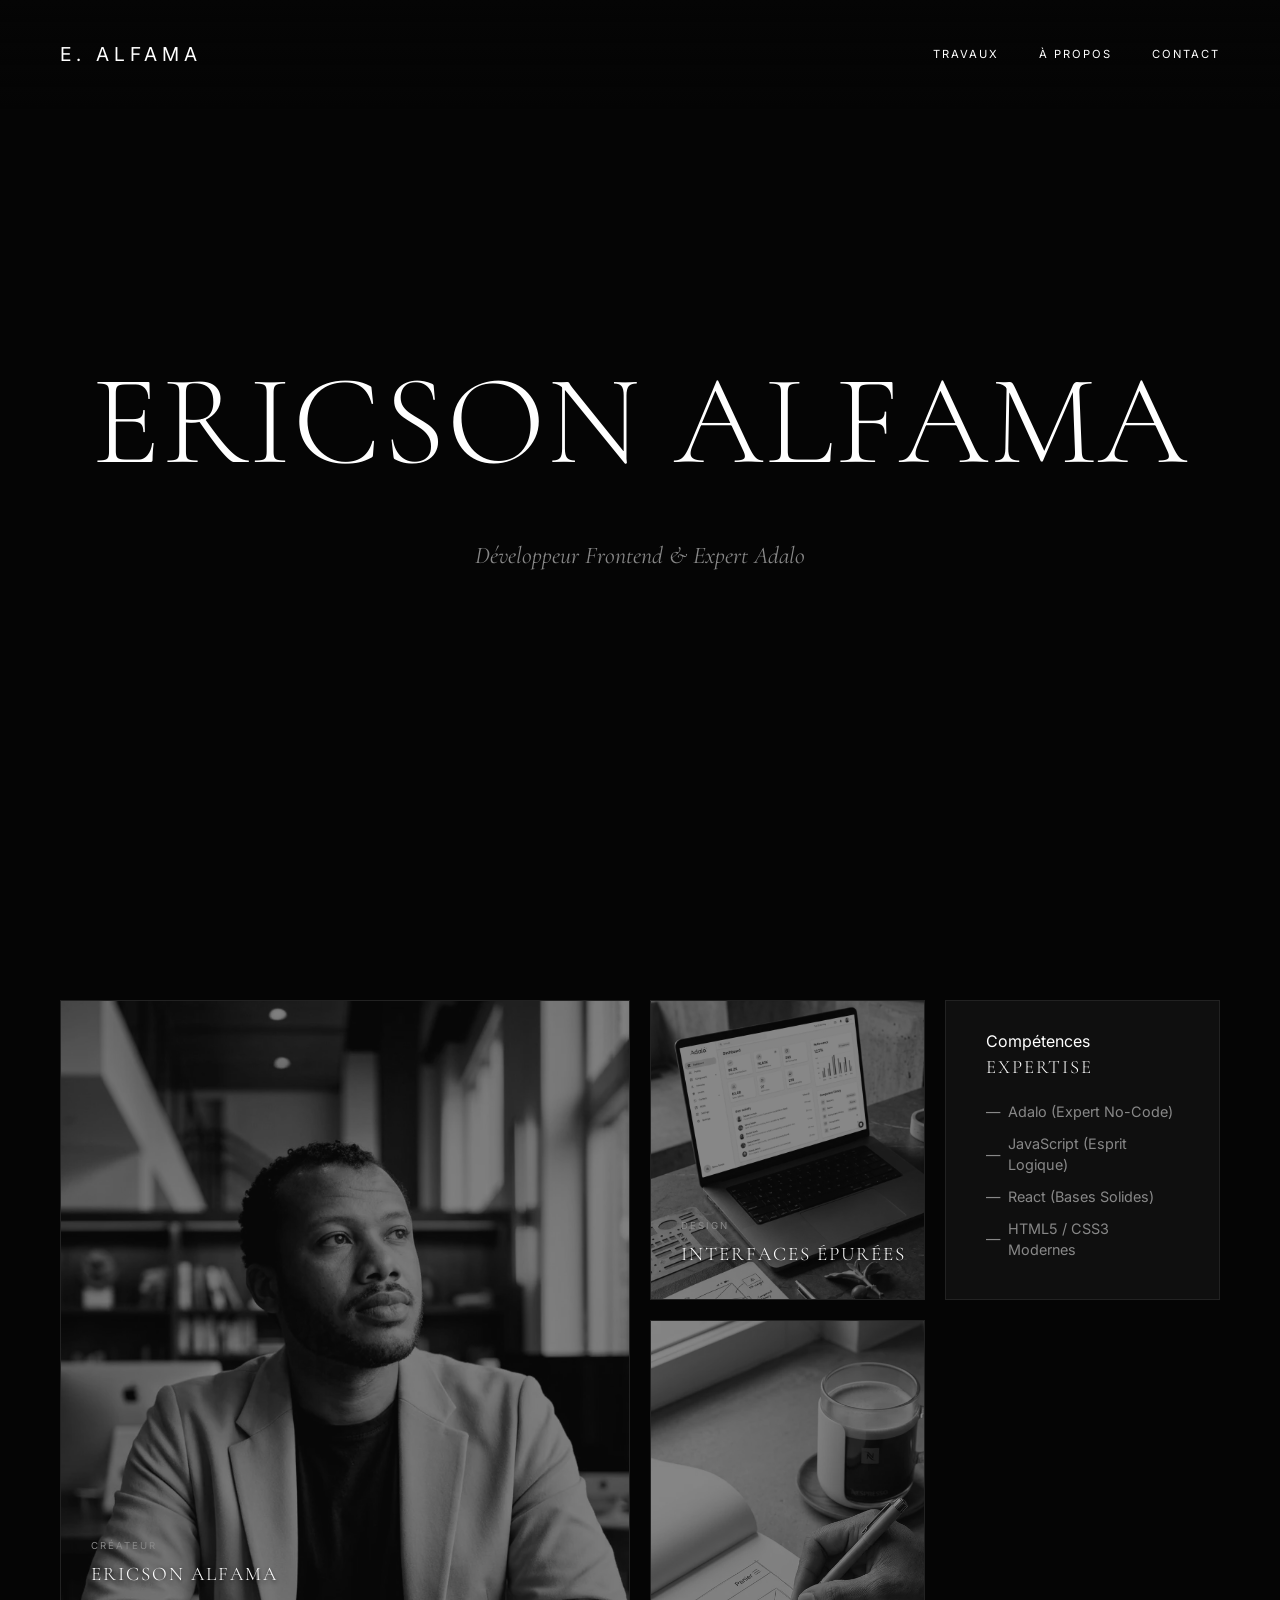
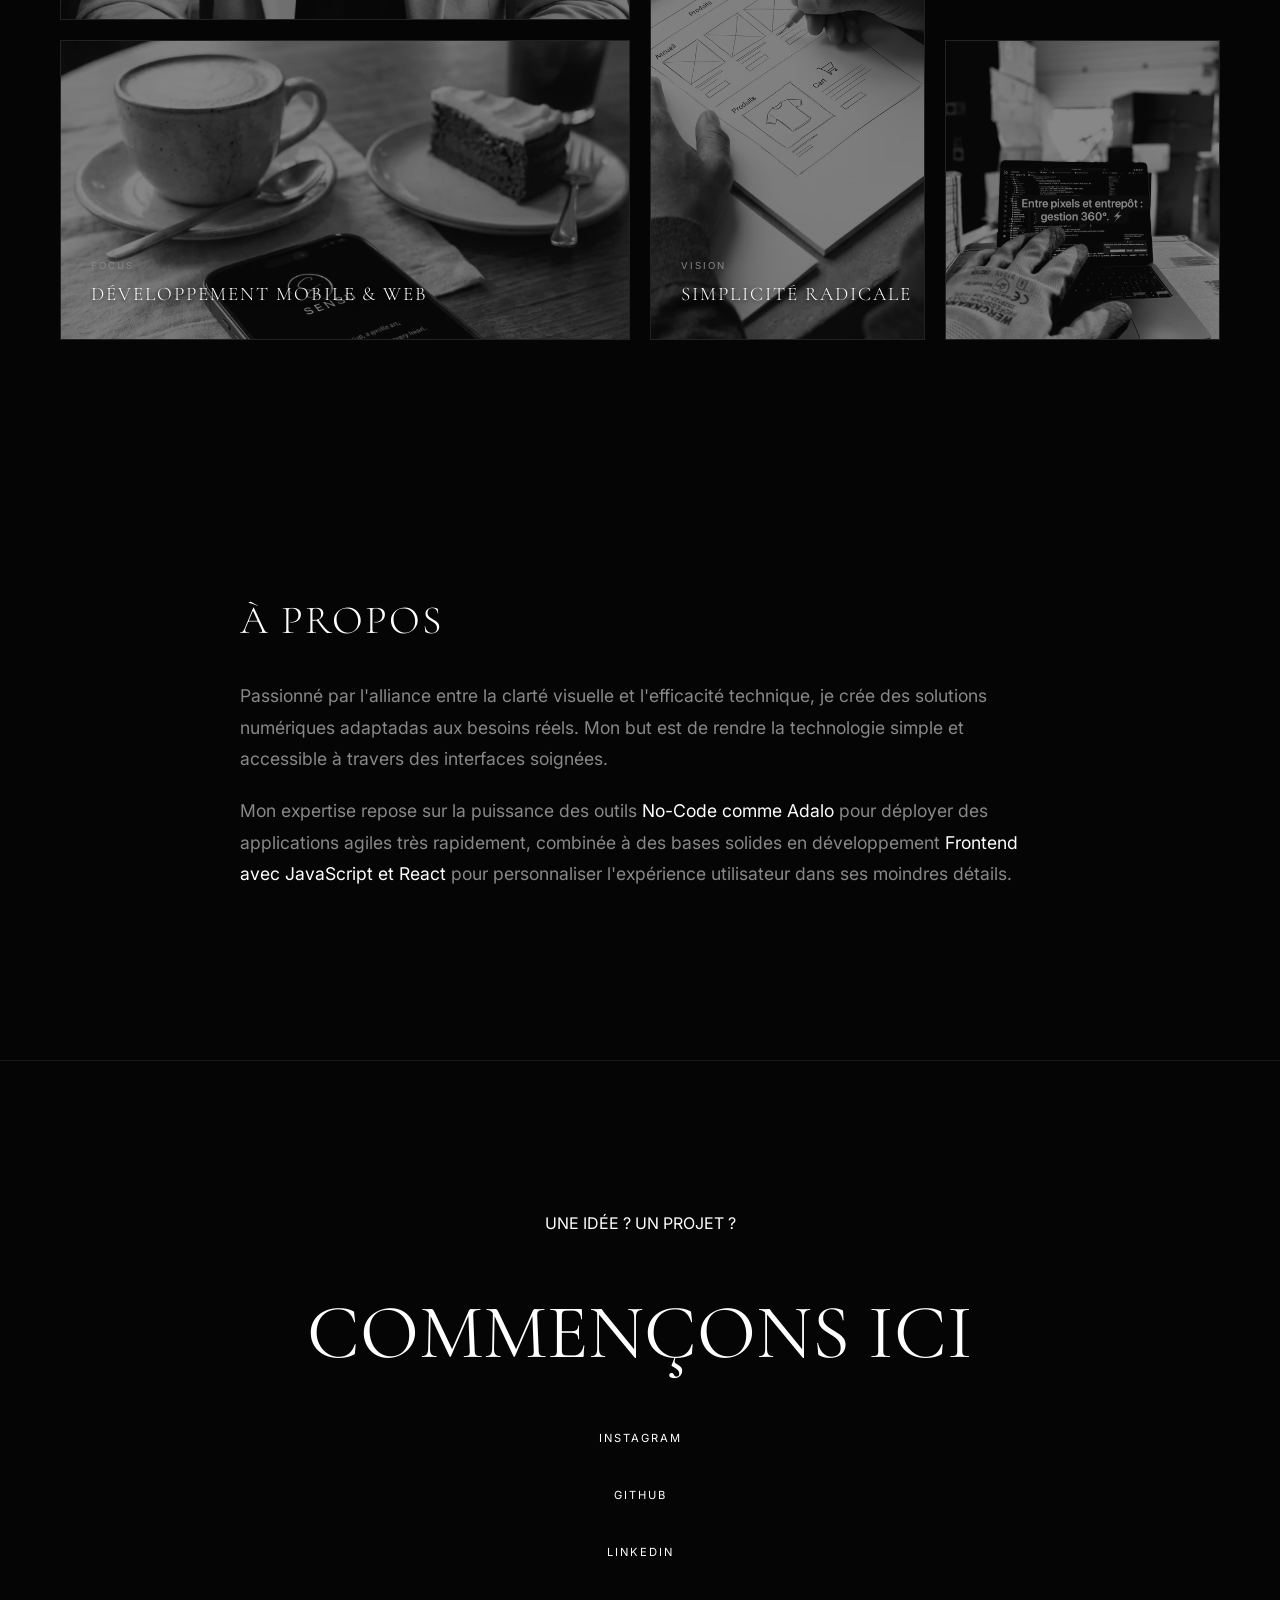
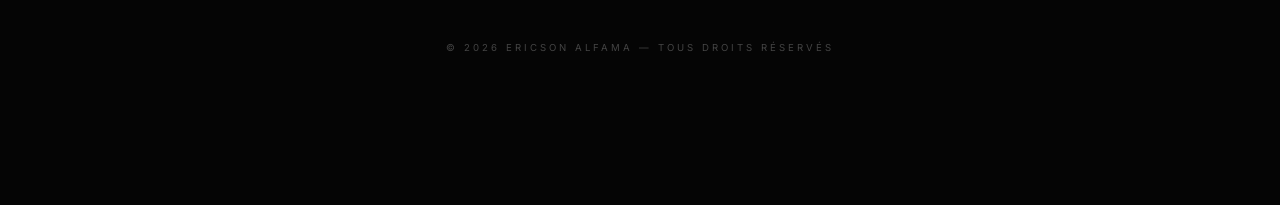
==== index.html @ ac7ed1fc "Reorganize project files by separating CSS and JavaScript into dedicated files and linking them to H" ====
<!DOCTYPE html>
<html lang="fr">
<head>
    <meta charset="UTF-8">
    <meta name="viewport" content="width=device-width, initial-scale=1.0">
    <title>Ericson Alfama | Portfolio</title>
    <link rel="stylesheet" href="css/styles.css">
</head>
<body>

    <nav>
        <div class="logo">E. ALFAMA</div>

        <button class="burger-menu" id="burgerToggle" aria-label="Menu">
            <span></span>
            <span></span>
            <span></span>
        </button>

        <div class="nav-links" id="navLinks">
            <a href="#work">Travaux</a>
            <a href="#about">À Propos</a>
            <a href="mailto:ericsonalfama@gmail.com">Contact</a>
        </div>
    </nav>

    <section class="hero">
        <h1>Ericson Alfama</h1>
        <p>Développeur Frontend & Expert Adalo</p>
    </section>

    <section class="work-section" id="work">
        <div class="bento-grid">

            <!-- Fotografia Principal (Grande Impacto) -->
            <div class="bento-item col-2 row-2 reveal">
                <img src="./assets/me_1.webp" alt="Ericson Alfama">
                <div class="bento-content">
                    <span>Créateur</span>
                    <h3>Ericson Alfama</h3>
                </div>
            </div>

            <!-- Projeto / Elemento Visual 1 -->
            <div class="bento-item reveal">
                <img src="./assets/interface_design.webp" alt="Travail en cours">
                <div class="bento-content">
                    <span>Design</span>
                    <h3>Interfaces Épurées</h3>
                </div>
            </div>

            <!-- Skills Box Atualizada (Realista) -->
            <div class="bento-item reveal">
                <div class="skills-card">
                    <span>Compétences</span>
                    <h3>Expertise</h3>
                    <ul>
                        <li>Adalo (Expert No-Code)</li>
                        <li>JavaScript (Esprit Logique)</li>
                        <li>React (Bases Solides)</li>
                        <li>HTML5 / CSS3 Modernes</li>
                    </ul>
                </div>
            </div>

            <!-- Fotografia Vertical (Estilo Insta / Pensativo) -->
            <div class="bento-item row-2 reveal">
                <img src="./assets/design_mockup.webp" alt="Perspective">
                <div class="bento-content">
                    <span>Vision</span>
                    <h3>Simplicité Radicale</h3>
                </div>
            </div>

            <!-- Elemento de Viagem / Ambiente 1 -->
            <div class="bento-item col-2 reveal">
                <img src="./assets/sensu.webp" alt="Mouvement">
                <div class="bento-content">
                    <span>Focus</span>
                    <h3>Développement Mobile & Web</h3>
                </div>
            </div>

            <!-- Elemento de Viagem / Ambiente 2 -->
            <div class="bento-item reveal">
                <img src="./assets/coding_warehouse.webp" alt="Atmosphère">
            </div>

        </div>
    </section>

    <!-- Secção À Propos -->
    <section class="about-section id-reveal" id="about">
        <h2 class="reveal">À Propos</h2>
        <div class="about-content reveal">
            <p>Passionné par l'alliance entre la clarté visuelle et l'efficacité technique, je crée des solutions numériques adaptadas aux besoins réels. Mon but est de rendre la technologie simple et accessible à travers des interfaces soignées.</p>
            <p>Mon expertise repose sur la puissance des outils <strong>No-Code comme Adalo</strong> pour déployer des applications agiles très rapidement, combinée à des bases solides en développement <strong>Frontend avec JavaScript et React</strong> pour personnaliser l'expérience utilisateur dans ses moindres détails.</p>
        </div>
    </section>

    <footer>
        <p class="reveal">UNE IDÉE ? UN PROJET ?</p>
        <a href="mailto:ericsonalfama@gmail.com" class="contact-trigger reveal">COMMENÇONS ICI</a>
        <div class="nav-links reveal" id="navLinksFooter" style="justify-content: center; margin-top: 40px; position: static; height: auto; width: auto; background: transparent; transform: none; flex-direction: row;">
            <a href="https://www.instagram.com/ericsonalfama/">Instagram</a>
            <a href="https://github.com/ericsonalfama">GitHub</a>
            <a href="https://www.linkedin.com/in/ericson-pereira-43941a234/">LinkedIn</a>
        </div>
        <p style="margin-top: 80px; font-size: 0.6rem; color: #444; letter-spacing: 3px;">© <span id="current_year">2026</span> ERICSON ALFAMA — TOUS DROITS RÉSERVÉS</p>
    </footer>

    <script src="js/script.js"></script>
</body>
</html>
---- css/styles.css ----
/* IMPORT DES POLICES */
@import url('https://fonts.googleapis.com/css2?family=Cormorant+Garamond:ital,wght@0,300;0,500;1,300&family=Inter:wght@200;400&display=swap');

:root {
    --bg: #050505;
    --surface: #0f0f0f;
    --text: #ffffff;
    --text-dim: #888888;
    --border: rgba(255, 255, 255, 0.08);
    --font-serif: 'Cormorant Garamond', serif;
    --font-sans: 'Inter', sans-serif;
}

* {
    margin: 0;
    padding: 0;
    box-sizing: border-box;
}

body {
    background-color: var(--bg);
    color: var(--text);
    font-family: var(--font-sans);
    overflow-x: hidden;
    line-height: 1.5;
}

/* TYPOGRAPHIE */
h1, h2, h3 {
    font-family: var(--font-serif);
    font-weight: 300;
    text-transform: uppercase;
    letter-spacing: 2px;
}

a {
    color: inherit;
    text-decoration: none;
    transition: 0.3s ease;
}

/* NAVIGATION - MOBILE FIRST BASE */
nav {
    position: fixed;
    top: 0;
    width: 100%;
    padding: 20px 30px;
    display: flex;
    justify-content: space-between;
    align-items: center;
    z-index: 1000;
    background: linear-gradient(to bottom, var(--bg) 0%, transparent 100%);
}

.logo {
    font-size: 1.2rem;
    font-weight: 400;
    letter-spacing: 5px;
    z-index: 1001;
}

/* MENU BURGER (BOTÃO) */
.burger-menu {
    display: flex;
    flex-direction: column;
    justify-content: space-around;
    width: 24px;
    height: 18px;
    background: transparent;
    border: none;
    cursor: pointer;
    z-index: 1001;
}

.burger-menu span {
    width: 24px;
    height: 2px;
    background: var(--text);
    transition: all 0.3s linear;
    transform-origin: 1px;
}

.burger-menu.open span:nth-child(1) { transform: rotate(45deg); }
.burger-menu.open span:nth-child(2) { opacity: 0; transform: translateX(20px); }
.burger-menu.open span:nth-child(3) { transform: rotate(-45deg); }

/* LINKS DA NAV - OVERLAY NO MOBILE */
.nav-links {
    position: fixed;
    top: 0;
    right: 0;
    height: 100vh;
    width: 100%;
    background: rgba(5, 5, 5, 0.98);
    display: flex;
    flex-direction: column;
    justify-content: center;
    align-items: center;
    gap: 40px;
    font-size: 1.2rem;
    text-transform: uppercase;
    letter-spacing: 4px;
    transform: translateX(100%);
    transition: transform 0.5s cubic-bezier(0.16, 1, 0.3, 1);
}

.nav-links.open {
    transform: translateX(0);
}

.nav-links a:hover {
    color: var(--text-dim);
}

/* HERO SECTION */
.hero {
    height: 100vh;
    display: flex;
    flex-direction: column;
    justify-content: center;
    align-items: center;
    text-align: center;
    padding: 0 20px;
}

.hero h1 {
    font-size: clamp(3rem, 10vw, 8rem);
    margin-bottom: 20px;
    opacity: 0;
    transform: translateY(30px);
    animation: fadeIn 1.5s forwards 0.5s;
}

.hero p {
    font-family: var(--font-serif);
    font-style: italic;
    font-size: clamp(1rem, 2vw, 1.5rem);
    color: var(--text-dim);
    opacity: 0;
    animation: fadeIn 1.5s forwards 1s;
}

/* GRID BENTO */
.work-section {
    padding: 60px 20px;
}

.bento-grid {
    display: grid;
    grid-template-columns: 1fr;
    gap: 20px;
    max-width: 1600px;
    margin: 0 auto;
}

.bento-item {
    background: var(--surface);
    border: 1px solid var(--border);
    position: relative;
    overflow: hidden;
    display: flex;
    justify-content: center;
    align-items: center;
    min-height: 300px;
    transition: 0.6s cubic-bezier(0.16, 1, 0.3, 1);
}

.bento-item:hover {
    border-color: rgba(255, 255, 255, 0.3);
    transform: scale(0.99);
}

.col-2, .row-2 {
    grid-column: span 1;
    grid-row: span 1;
}

.bento-item img {
    width: 100%;
    height: 100%;
    object-fit: cover;
    filter: grayscale(100%);
    transition: 0.6s ease;
    opacity: 0.5;
}

.bento-item:hover img {
    filter: grayscale(0%);
    opacity: 0.9;
}

.bento-content {
    position: absolute;
    bottom: 30px;
    left: 30px;
    pointer-events: none;
    z-index: 2;
}

.bento-content span {
    font-size: 0.6rem;
    text-transform: uppercase;
    letter-spacing: 2px;
    color: var(--text-dim);
}

.bento-content h3 {
    font-size: 1.2rem;
    margin-top: 5px;
    text-shadow: 0 2px 4px rgba(0,0,0,0.8);
}

/* SECTION SKILLS / TECH (REALISTA) */
.skills-card {
    padding: 40px;
    text-align: left;
    width: 100%;
}

.skills-card h3 { margin-bottom: 20px; color: var(--text); }
.skills-card ul {
    list-style: none;
    font-size: 0.9rem;
    color: var(--text-dim);
}
.skills-card li {
    margin-bottom: 10px;
    display: flex;
    align-items: center;
}
.skills-card li::before {
    content: "— ";
    color: var(--text-dim);
    margin-right: 8px;
}

/* SECTION À PROPOS */
.about-section {
    padding: 80px 20px;
    max-width: 800px;
    margin: 0 auto;
    text-align: left;
}

.about-section h2 {
    font-size: 2rem;
    margin-bottom: 30px;
    color: var(--text);
}

.about-content p {
    font-size: 1.1rem;
    color: var(--text-dim);
    line-height: 1.8;
    margin-bottom: 20px;
}

.about-content p strong {
    color: var(--text);
    font-weight: 400;
}

/* FOOTER */
footer {
    padding: 80px 20px;
    text-align: center;
    border-top: 1px solid var(--border);
}

.contact-trigger {
    font-family: var(--font-serif);
    font-size: clamp(2rem, 6vw, 5rem);
    display: block;
    margin: 40px 0;
}

.contact-trigger:hover {
    font-style: italic;
    transform: skewX(-5deg);
}

/* ANIMATIONS */
@keyframes fadeIn {
    to { opacity: 1; transform: translateY(0); }
}

.reveal {
    opacity: 0;
    transform: translateY(40px);
    transition: 1s all ease;
}

.reveal.active {
    opacity: 1;
    transform: translateY(0);
}

/* --- BREAKPOINTS RESPONSIVOS (MIN-WIDTH) --- */
@media (min-width: 375px) {
    #navLinksFooter {
        justify-content: center;
        margin-top: 40px;
        position: static;
        height: auto;
        width: auto;
        background: transparent;
        transform: none;
        display: flex;
        flex-direction: column !important;
    }
}

@media (min-width: 601px) {
    .bento-grid {
        grid-template-columns: repeat(2, 1fr);
    }
    .col-2 { grid-column: span 2; }
    .row-2 { grid-row: span 2; }
    .about-section { padding: 120px 40px; }
    .about-section h2 { font-size: 2.5rem; }
    #navLinksFooter {
        justify-content: center;
        margin-top: 40px;
        position: static;
        height: auto;
        width: auto;
        background: transparent;
        transform: none;
    }
}

@media (min-width: 1025px) {
    nav { padding: 40px 60px; }

    .burger-menu { display: none; }

    .nav-links {
        position: static;
        height: auto;
        width: auto;
        background: transparent;
        flex-direction: row;
        gap: 40px;
        font-size: 0.7rem;
        letter-spacing: 2px;
        transform: translateX(0);
        transition: none;
    }

    .work-section { padding: 100px 60px; }
    .bento-grid {
        grid-template-columns: repeat(4, 1fr);
        grid-auto-rows: 300px;
    }
    .about-section { padding: 150px 0; }
    footer { padding: 150px 60px; }
}
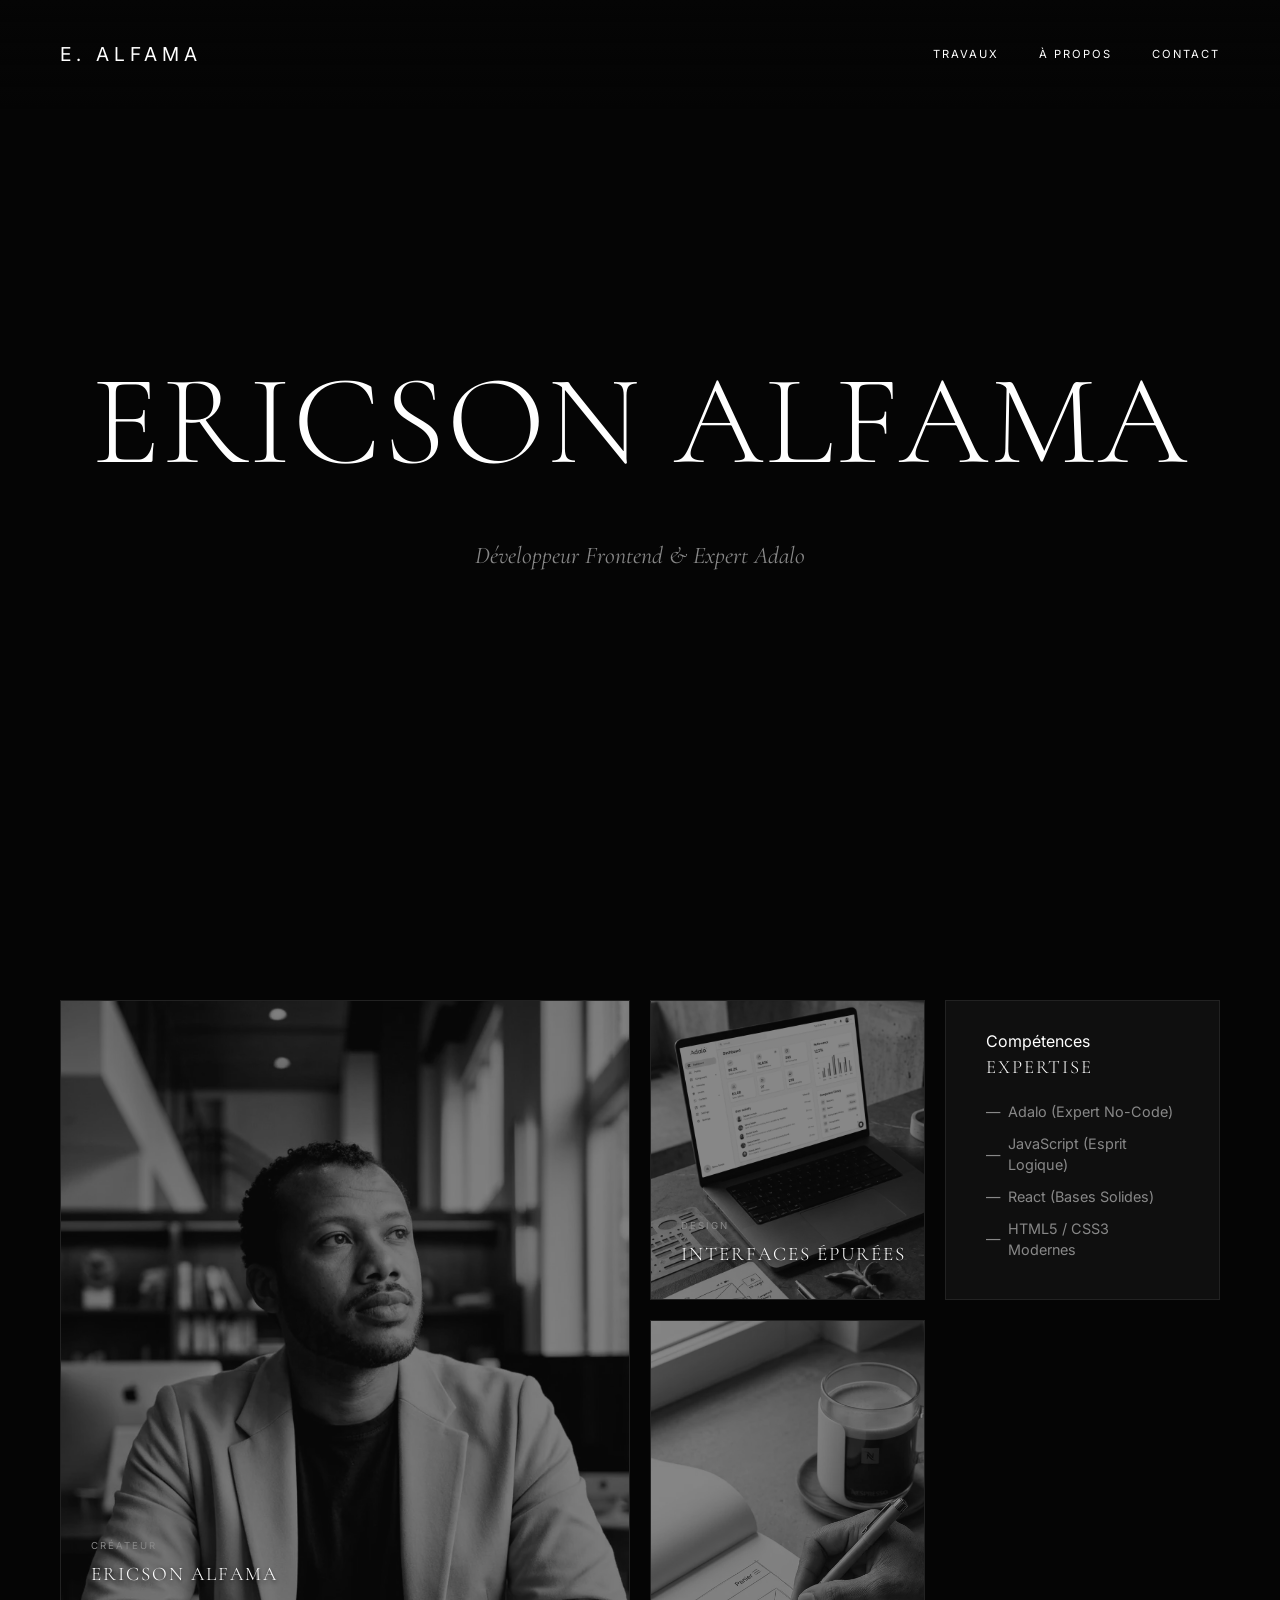
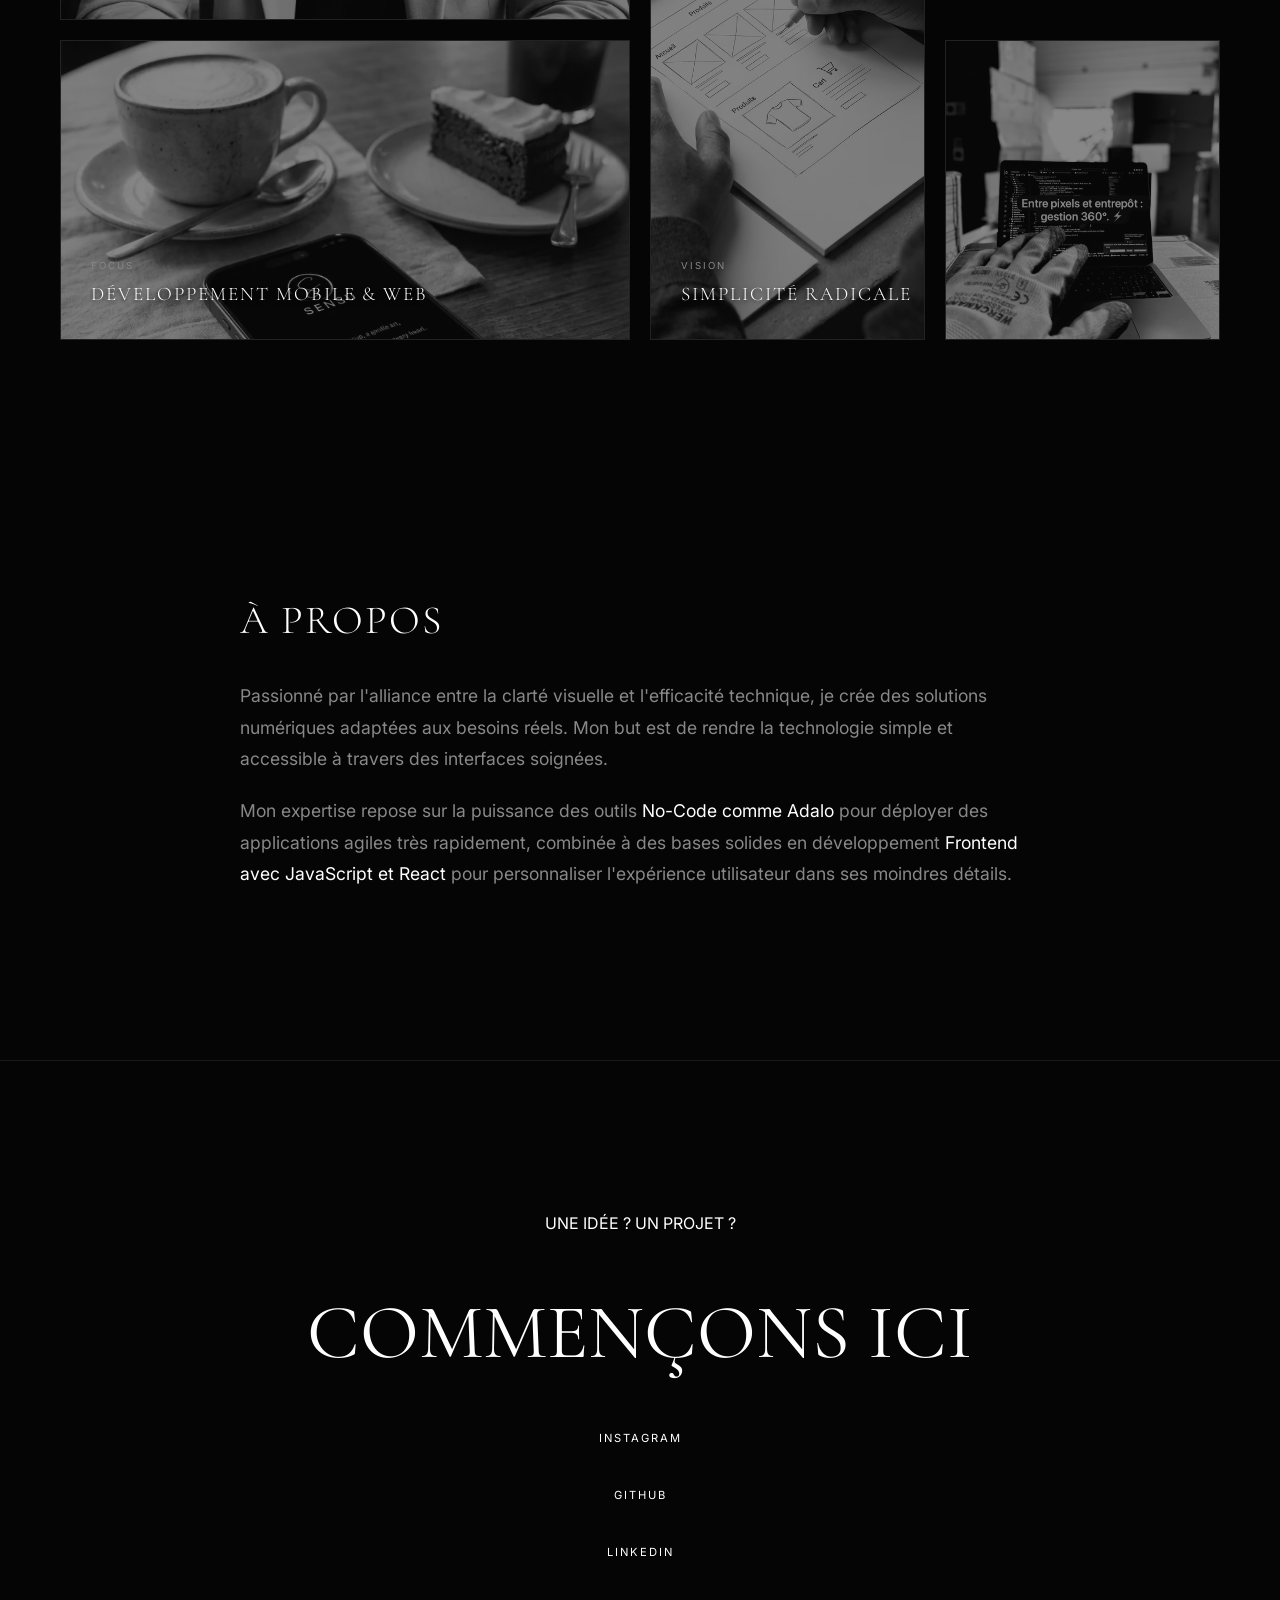
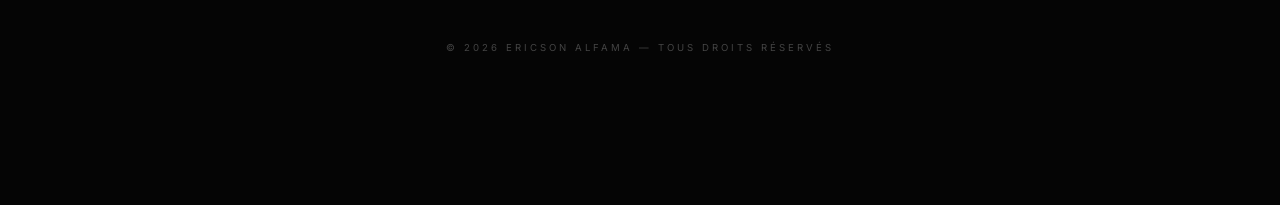
==== commit 199c3946: "Fix typo in 'adaptadas' to 'adaptées' in index.html" ====
--- a/index.html
+++ b/index.html
@@ -94,7 +94,7 @@
     <section class="about-section id-reveal" id="about">
         <h2 class="reveal">À Propos</h2>
         <div class="about-content reveal">
-            <p>Passionné par l'alliance entre la clarté visuelle et l'efficacité technique, je crée des solutions numériques adaptadas aux besoins réels. Mon but est de rendre la technologie simple et accessible à travers des interfaces soignées.</p>
+            <p>Passionné par l'alliance entre la clarté visuelle et l'efficacité technique, je crée des solutions numériques adaptées aux besoins réels. Mon but est de rendre la technologie simple et accessible à travers des interfaces soignées.</p>
             <p>Mon expertise repose sur la puissance des outils <strong>No-Code comme Adalo</strong> pour déployer des applications agiles très rapidement, combinée à des bases solides en développement <strong>Frontend avec JavaScript et React</strong> pour personnaliser l'expérience utilisateur dans ses moindres détails.</p>
         </div>
     </section>
